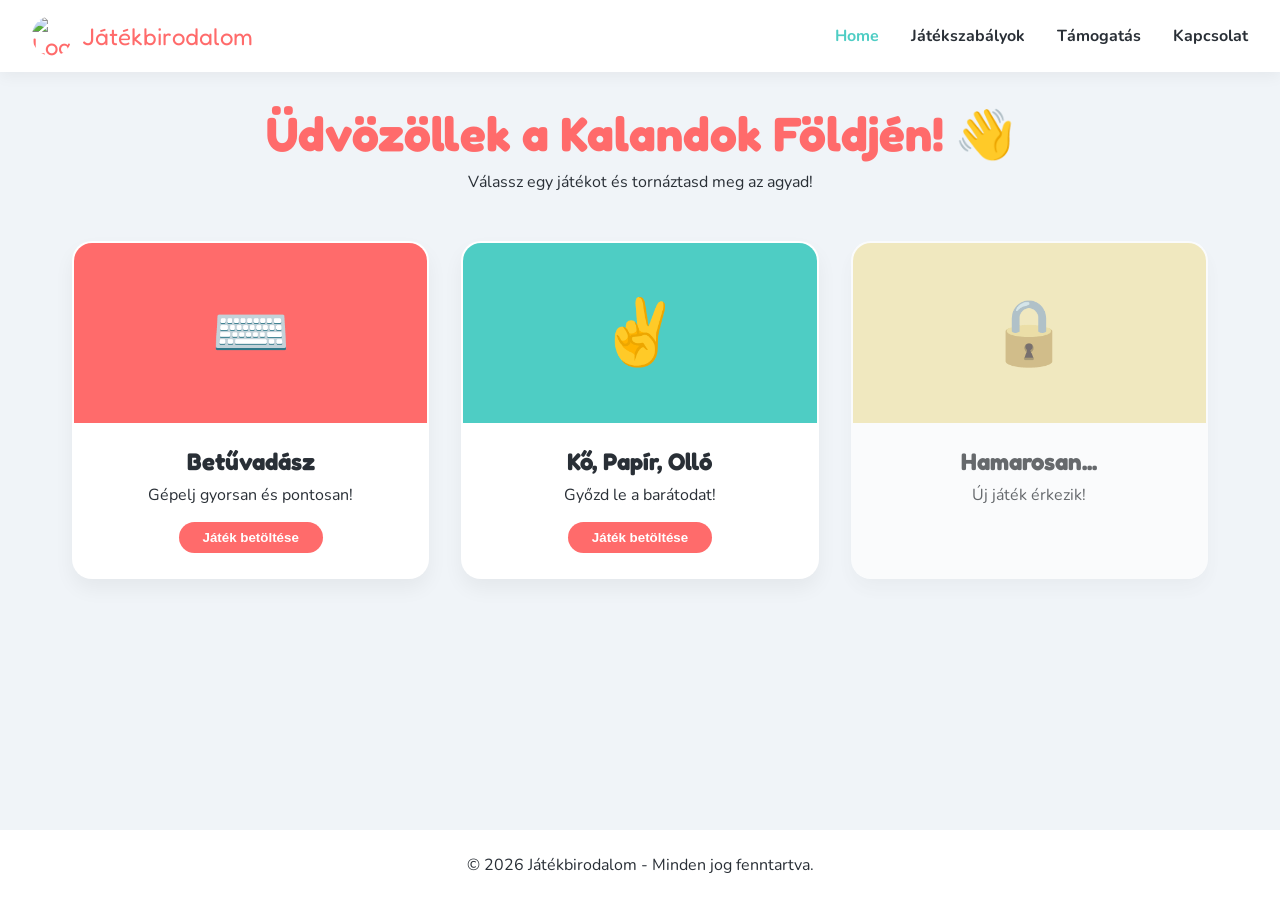
==== index.html @ 3b240e28 "Add files via upload" ====
<!DOCTYPE html>
<html lang="hu">
<head>
    <meta charset="UTF-8">
    <meta name="viewport" content="width=device-width, initial-scale=1.0">
    <title>Kalandos Játékbirodalom</title>
    <link rel="stylesheet" href="style.css">
    <link href="https://fonts.googleapis.com/css2?family=Fredoka+One&family=Nunito:wght@400;700&display=swap" rel="stylesheet">
</head>
<body>

    <nav class="navbar">
        <div class="logo-container">
            <img src="img/logo/logo.jpg" alt="Logo" class="logo">
            <span>Játékbirodalom</span>
        </div>
        <ul class="nav-links" id="navLinks">
            <li><a href="index.html" class="active">Home</a></li>
            <li><a href="#">Játékszabályok</a></li>
            <li><a href="#">Támogatás</a></li>
            <li><a href="#">Kapcsolat</a></li>
        </ul>
        <div class="hamburger" id="hamburger">
            <div class="line"></div>
            <div class="line"></div>
            <div class="line"></div>
        </div>
    </nav>

    <main class="container">
        <header class="hero">
            <h1>Üdvözöllek a Kalandok Földjén! 👋</h1>
            <p>Válassz egy játékot és tornáztasd meg az agyad!</p>
        </header>

        <div class="game-grid">
            <div class="game-card" onclick="window.location.href='game1.html'">
                <div class="card-image" style="background-image: url('img/game/game1.jpg'); background-color: #FF6B6B;">
                    <span>⌨️</span>
                </div>
                <div class="card-content">
                    <h3>Betűvadász</h3>
                    <p>Gépelj gyorsan és pontosan!</p>
                    <button class="play-btn">Játék betöltése</button>
                </div>
            </div>

            <div class="game-card" onclick="window.location.href='game2.html'">
                <div class="card-image" style="background-image: url('img/game/game2.jpg'); background-color: #4ECDC4;">
                    <span>✌️</span>
                </div>
                <div class="card-content">
                    <h3>Kő, Papír, Olló</h3>
                    <p>Győzd le a barátodat!</p>
                    <button class="play-btn">Játék betöltése</button>
                </div>
            </div>

            <div class="game-card locked">
                <div class="card-image" style="background-color: #ffe66d;">
                    <span>🔒</span>
                </div>
                <div class="card-content">
                    <h3>Hamarosan...</h3>
                    <p>Új játék érkezik!</p>
                </div>
            </div>
        </div>
    </main>

    <footer>
        <p>&copy; 2026 Játékbirodalom - Minden jog fenntartva.</p>
    </footer>

    <script src="script.js"></script>
</body>
</html>
---- style.css ----
:root {
    --primary: #FF6B6B;
    --secondary: #4ECDC4;
    --accent: #FFE66D;
    --dark: #292f36;
    --light: #f7fff7;
    --font-heading: 'Fredoka One', cursive;
    --font-body: 'Nunito', sans-serif;
}

* { margin: 0; padding: 0; box-sizing: border-box; }

body {
    font-family: var(--font-body);
    background-color: #f0f4f8;
    color: var(--dark);
    display: flex;
    flex-direction: column;
    min-height: 100vh;
}

/* Navigation */
.navbar {
    background: #fff;
    padding: 1rem 2rem;
    display: flex;
    justify-content: space-between;
    align-items: center;
    box-shadow: 0 4px 15px rgba(0,0,0,0.05);
    position: sticky;
    top: 0;
    z-index: 100;
}

.logo-container {
    display: flex;
    align-items: center;
    gap: 10px;
    font-family: var(--font-heading);
    font-size: 1.5rem;
    color: var(--primary);
}

.logo { width: 40px; height: 40px; border-radius: 50%; object-fit: cover; }

.nav-links { list-style: none; display: flex; gap: 2rem; }
.nav-links a { text-decoration: none; color: var(--dark); font-weight: 700; transition: color 0.3s; }
.nav-links a:hover, .nav-links a.active { color: var(--secondary); }

.hamburger { display: none; cursor: pointer; flex-direction: column; gap: 5px; }
.line { width: 25px; height: 3px; background-color: var(--dark); transition: 0.3s; }

/* Content */
.container { flex: 1; max-width: 1200px; margin: 0 auto; padding: 2rem; width: 100%; }
.hero { text-align: center; margin-bottom: 3rem; }
.hero h1 { font-family: var(--font-heading); font-size: 3rem; color: var(--primary); margin-bottom: 0.5rem; }

/* Game Grid */
.game-grid { display: grid; grid-template-columns: repeat(auto-fit, minmax(280px, 1fr)); gap: 2rem; }
.game-card {
    background: #fff; border-radius: 20px; overflow: hidden;
    box-shadow: 0 10px 20px rgba(0,0,0,0.05); transition: transform 0.3s, box-shadow 0.3s;
    cursor: pointer; border: 2px solid transparent;
}
.game-card:hover:not(.locked) {
    transform: translateY(-10px); box-shadow: 0 15px 30px rgba(0,0,0,0.1); border-color: var(--secondary);
}
.card-image {
    height: 180px; display: flex; justify-content: center; align-items: center;
    font-size: 4rem; background-size: cover; background-position: center;
}
.card-content { padding: 1.5rem; text-align: center; }
.card-content h3 { font-family: var(--font-heading); margin-bottom: 0.5rem; font-size: 1.5rem; }
.play-btn {
    margin-top: 1rem; padding: 0.5rem 1.5rem; background: var(--primary); color: #fff;
    border: none; border-radius: 50px; font-weight: 700; cursor: pointer; transition: background 0.3s;
}
.game-card:hover .play-btn { background: var(--secondary); }
.game-card.locked { opacity: 0.7; cursor: default; filter: grayscale(0.5); }

/* Start Screen Overlay (Közös minden játékhoz) */
.overlay {
    position: fixed; top: 0; left: 0; width: 100%; height: 100%;
    background: rgba(41, 47, 54, 0.95); display: none;
    justify-content: center; align-items: center; z-index: 2000; color: white;
}
.overlay.active { display: flex; }
.overlay-content { text-align: center; animation: popIn 0.5s; padding: 20px; }
.big-start-btn {
    padding: 20px 60px; font-size: 2rem; background: var(--primary); color: white;
    border: none; border-radius: 50px; cursor: pointer; font-family: var(--font-heading);
    margin-top: 30px; box-shadow: 0 10px 0 #c0392b; transition: transform 0.1s, box-shadow 0.1s;
}
.big-start-btn:active { transform: translateY(5px); box-shadow: 0 5px 0 #c0392b; }

@keyframes popIn { from { transform: scale(0); } to { transform: scale(1); } }

/* Footer */
footer { text-align: center; padding: 1.5rem; background: #fff; margin-top: auto; }

/* Mobile */
@media (max-width: 768px) {
    .hamburger { display: flex; }
    .nav-links {
        position: absolute; top: 70px; right: 0; height: 0; width: 100%;
        background: #fff; flex-direction: column; align-items: center; gap: 0;
        overflow: hidden; transition: height 0.4s ease; box-shadow: 0 10px 10px rgba(0,0,0,0.05);
    }
    .nav-links.active { height: 250px; }
    .nav-links li { width: 100%; text-align: center; padding: 1rem 0; border-bottom: 1px solid #f0f0f0; }
}
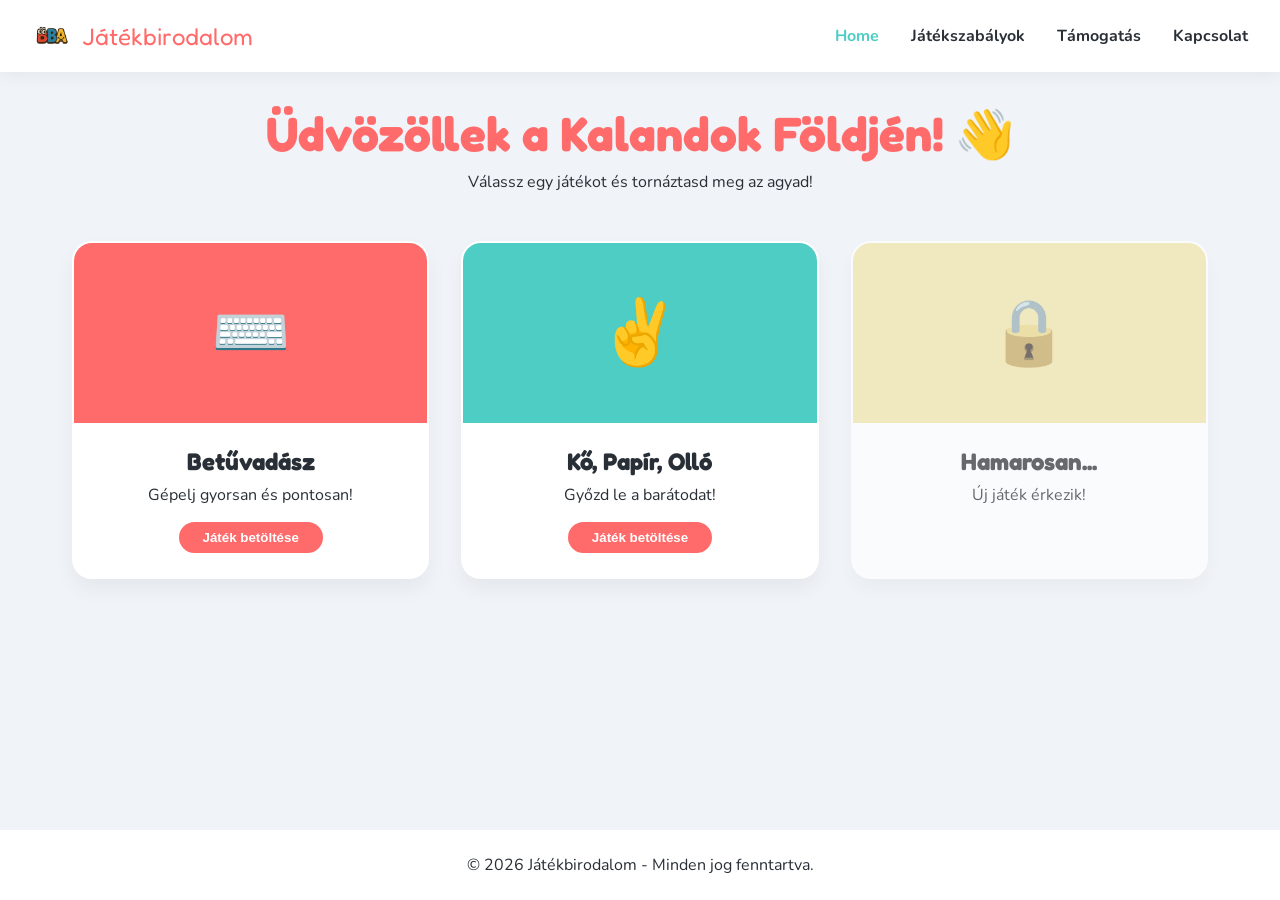
==== commit 8c6b32ab: "Add files via upload" ====
--- a/index.html
+++ b/index.html
@@ -11,7 +11,7 @@
 
     <nav class="navbar">
         <div class="logo-container">
-            <img src="img/logo/logo.jpg" alt="Logo" class="logo">
+            <img src="img/logo/logo.png" alt="Logo" class="logo">
             <span>Játékbirodalom</span>
         </div>
         <ul class="nav-links" id="navLinks">
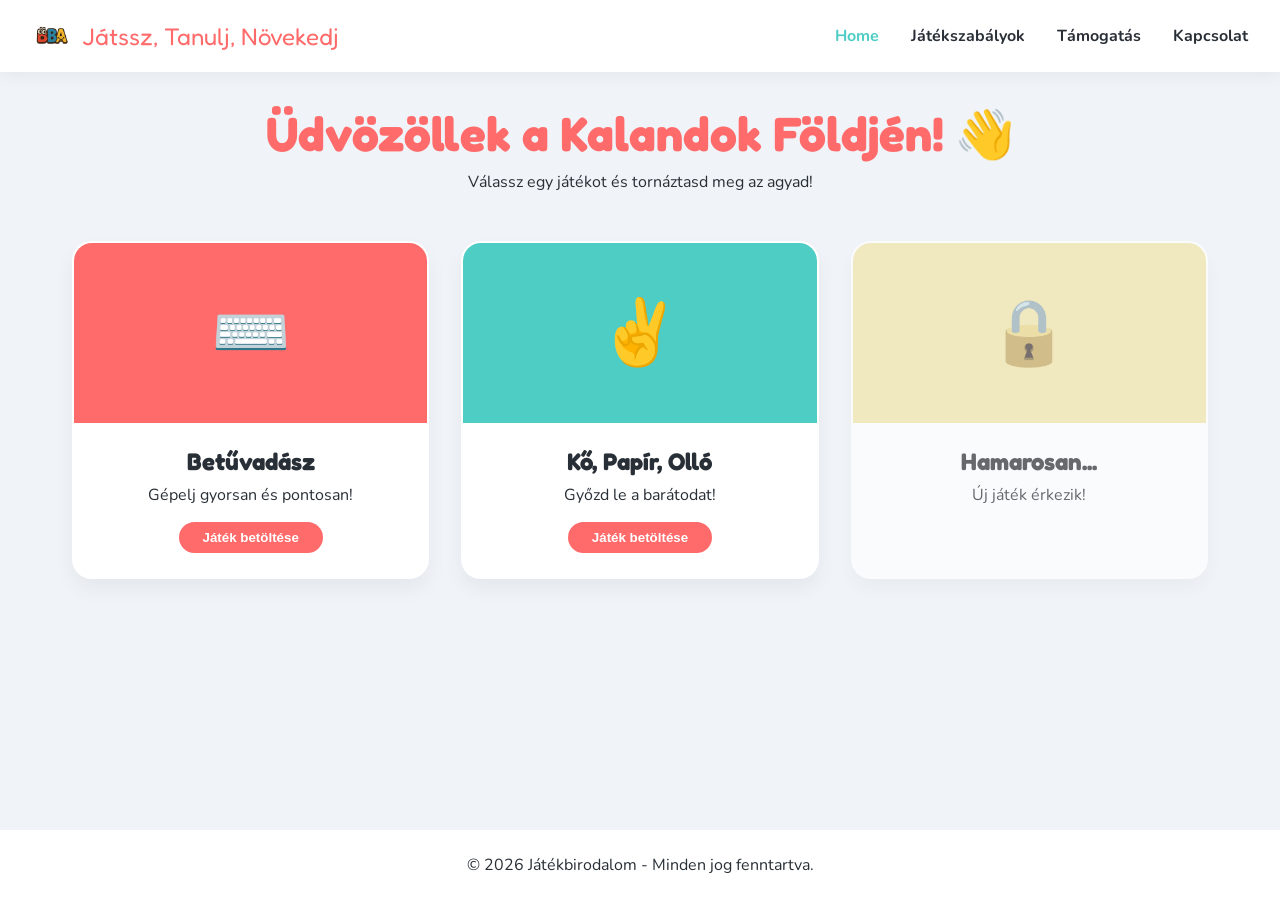
==== commit 64ae3627: "Add files via upload" ====
--- a/index.html
+++ b/index.html
@@ -12,7 +12,7 @@
     <nav class="navbar">
         <div class="logo-container">
             <img src="img/logo/logo.png" alt="Logo" class="logo">
-            <span>Játékbirodalom</span>
+            <span>Játssz, Tanulj, Növekedj</span>
         </div>
         <ul class="nav-links" id="navLinks">
             <li><a href="index.html" class="active">Home</a></li>
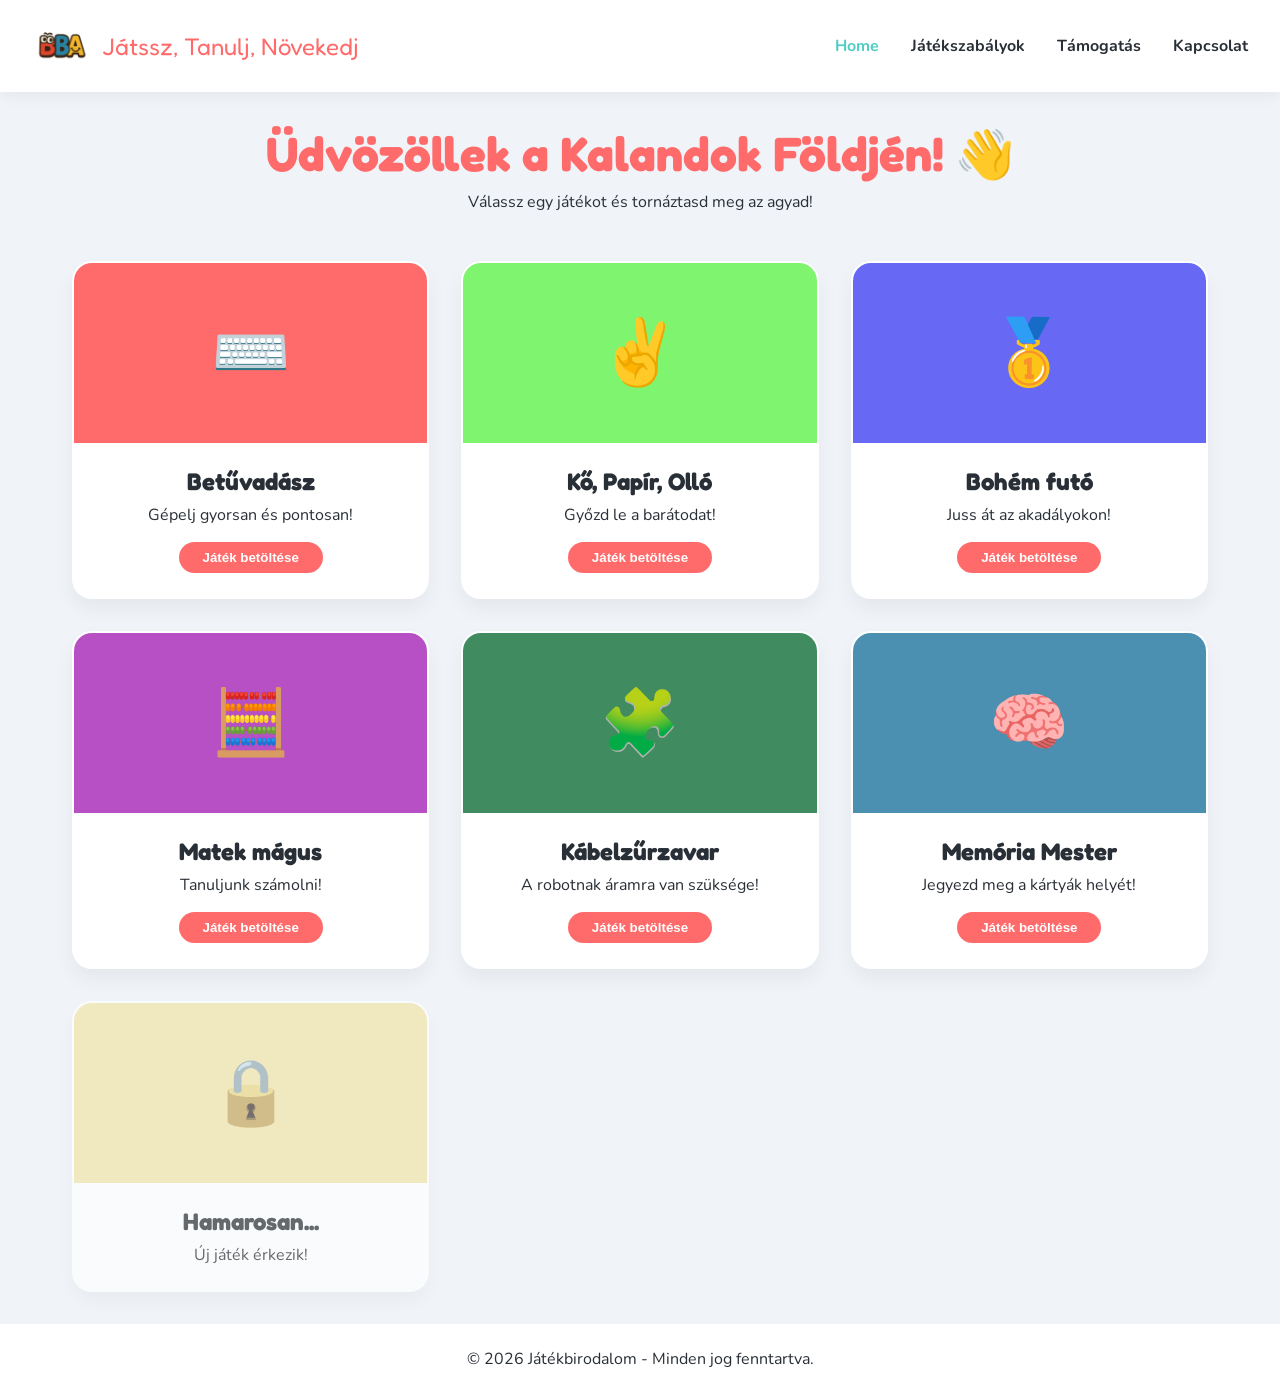
==== commit 78900acf: "Add files via upload" ====
--- a/index.html
+++ b/index.html
@@ -3,7 +3,7 @@
 <head>
     <meta charset="UTF-8">
     <meta name="viewport" content="width=device-width, initial-scale=1.0">
-    <title>Kalandos Játékbirodalom</title>
+    <title>Brain Boost Academy - Játssz, Tanulj, Növekedj</title>
     <link rel="stylesheet" href="style.css">
     <link href="https://fonts.googleapis.com/css2?family=Fredoka+One&family=Nunito:wght@400;700&display=swap" rel="stylesheet">
 </head>
@@ -46,7 +46,7 @@
             </div>
 
             <div class="game-card" onclick="window.location.href='game2.html'">
-                <div class="card-image" style="background-image: url('img/game/game2.jpg'); background-color: #4ECDC4;">
+                <div class="card-image" style="background-image: url('img/game/game2.jpg'); background-color: #7ff56f;">
                     <span>✌️</span>
                 </div>
                 <div class="card-content">
@@ -55,6 +55,51 @@
                     <button class="play-btn">Játék betöltése</button>
                 </div>
             </div>
+
+            <div class="game-card" onclick="window.location.href='game3.html'">
+                <div class="card-image" style="background-image: url('img/game/game3.jpg'); background-color: #6769f5;">
+                    <span>🥇</span>
+                </div>
+                <div class="card-content">
+                    <h3>Bohém futó</h3>
+                    <p>Juss át az akadályokon!</p>
+                    <button class="play-btn">Játék betöltése</button>
+                </div>
+            </div>
+
+            <div class="game-card" onclick="window.location.href='game4.html'">
+                <div class="card-image" style="background-image: url('img/game/game4.jpg'); background-color: #b750c5;">
+                    <span>🧮</span>
+                </div>
+                <div class="card-content">
+                    <h3>Matek mágus</h3>
+                    <p>Tanuljunk számolni!</p>
+                    <button class="play-btn">Játék betöltése</button>
+                </div>
+            </div>
+
+            <div class="game-card" onclick="window.location.href='game5.html'">
+                <div class="card-image" style="background-image: url('img/game/game5.jpg'); background-color: #408b5f;">
+                    <span>🧩</span>
+                </div>
+                <div class="card-content">
+                    <h3>Kábelzűrzavar</h3>
+                    <p>A robotnak áramra van szüksége!</p>
+                    <button class="play-btn">Játék betöltése</button>
+                </div>
+            </div>
+
+            <div class="game-card" onclick="window.location.href='game6.html'">
+                <div class="card-image" style="background-image: url('img/game/game6.jpg'); background-color: #4b90b1;">
+                    <span>🧠</span>
+                </div>
+                <div class="card-content">
+                    <h3>Memória Mester</h3>
+                    <p>Jegyezd meg a kártyák helyét!</p>
+                    <button class="play-btn">Játék betöltése</button>
+                </div>
+            </div>
+
 
             <div class="game-card locked">
                 <div class="card-image" style="background-color: #ffe66d;">
--- a/style.css
+++ b/style.css
@@ -41,7 +41,7 @@
     color: var(--primary);
 }
 
-.logo { width: 40px; height: 40px; border-radius: 50%; object-fit: cover; }
+.logo { width: 60px; height: 60px; border-radius: 50%; object-fit: cover; }
 
 .nav-links { list-style: none; display: flex; gap: 2rem; }
 .nav-links a { text-decoration: none; color: var(--dark); font-weight: 700; transition: color 0.3s; }
